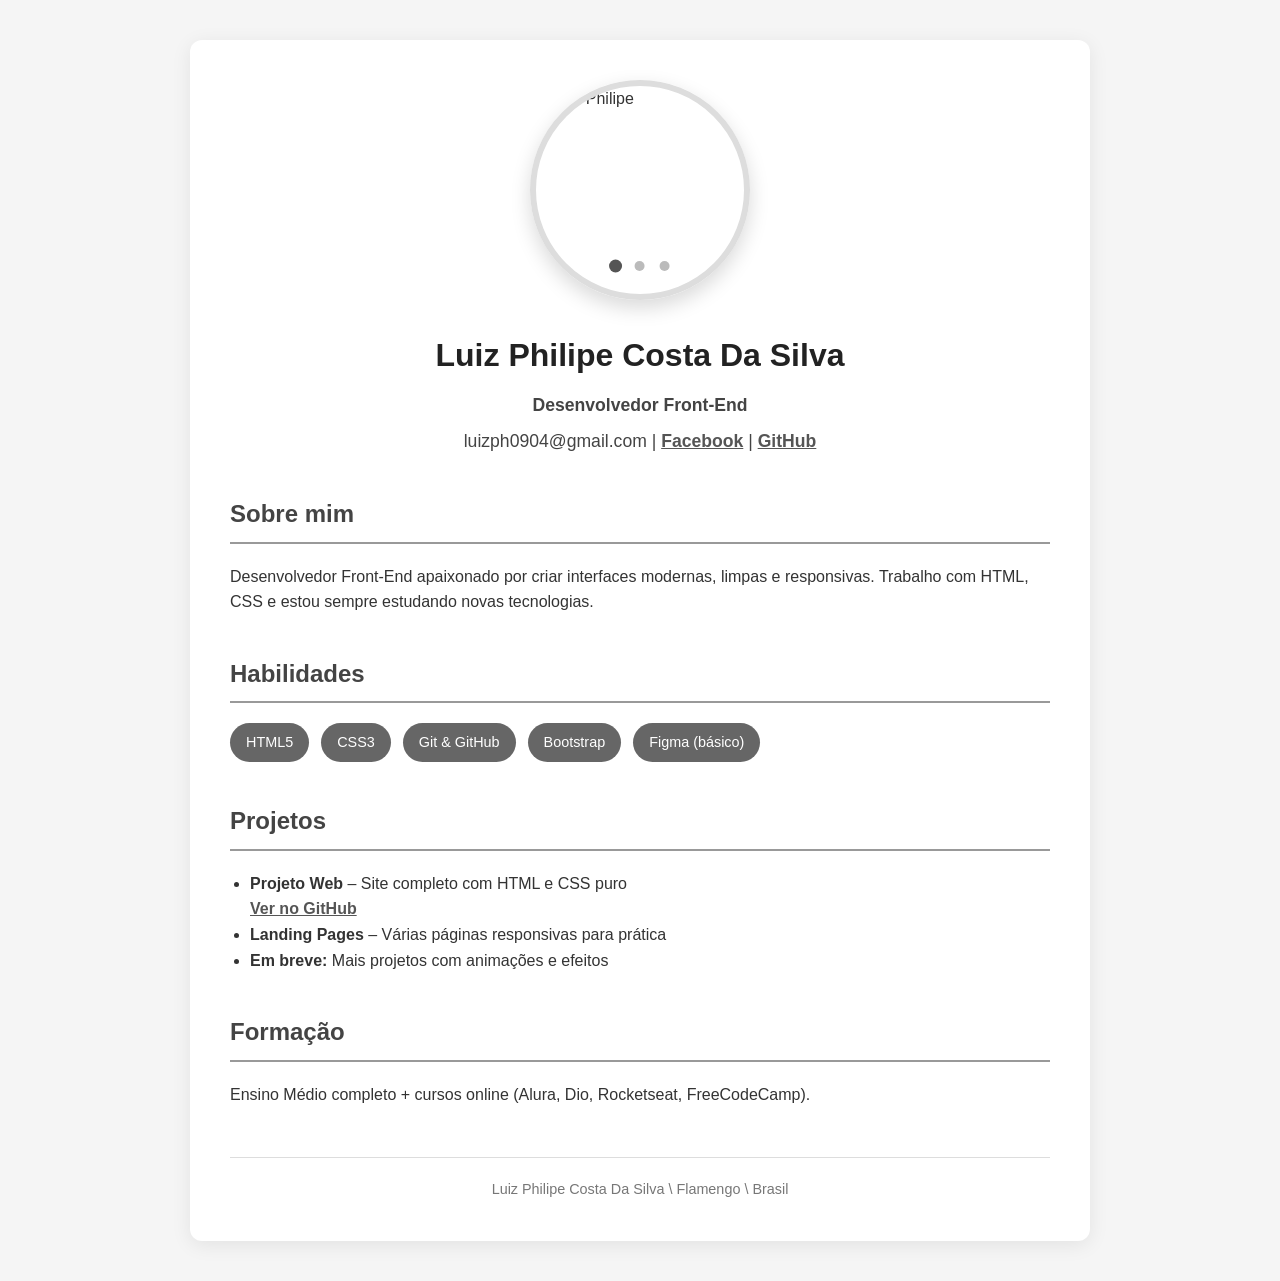
==== king/index.html @ f82da818 "Add files via upload" ====
<!DOCTYPE html>
<html lang="pt-BR">
<head>
  <meta charset="UTF-8">
  <meta name="viewport" content="width=device-width, initial-scale=1.0">
  <title>Luiz Philipe Costa Da Silva - Portfólio</title>
  <link rel="stylesheet" href="style.css">
</head>
<body>

  <div class="container">

 
    <div class="profile-carousel">
      <input type="radio" name="slide" id="slide1" checked>
      <input type="radio" name="slide" id="slide2">
      <input type="radio" name="slide" id="slide3">

      <div class="slides">

        <div class="slide"><img src="https://scontent-gru1-2.xx.fbcdn.net/v/t39.30808-1/366376485_2320798251462705_7574318103390086394_n.jpg?stp=dst-jpg_s200x200_tt6&_nc_cat=103&ccb=1-7&_nc_sid=e99d92&_nc_ohc=QeXj0WQS0UAQ7kNvwG9PoLw&_nc_oc=AdmLxw_y6Ej0MF88dvYdOPxM4g6U4eULaVSJD1YsYuym_8nP99tMVO8NakWXg_JsEtE&_nc_zt=24&_nc_ht=scontent-gru1-2.xx&_nc_gid=VjxmB1-pcyzCDTWyKICl_g&oh=00_AfjBVOM3YcKz4k6d3xoPFKPOGxwrkCTMWV5nZPcujNo9zA&oe=692769F5" alt="Luiz Philipe"></div>
        <div class="slide"><img src="https://scontent-gru1-2.xx.fbcdn.net/v/t1.6435-9/81712076_1324982811044259_49434248943239168_n.jpg?_nc_cat=103&ccb=1-7&_nc_sid=a5f93a&_nc_ohc=k48u0J9WpZ4Q7kNvwGSSkoe&_nc_oc=Adk4EcMxnNGHtsdbRNiJRqxAyTHrHTuei7otHpusmbE2_sf30zwQ1gQTIs_VvVe5B7A&_nc_zt=23&_nc_ht=scontent-gru1-2.xx&_nc_gid=wfqbpzoa2xKUcaHsfvm9cg&oh=00_AfiDMgvE7kBBvCW_3m1NdFGJ3Zp2TJ8V9lCmD9-vsa0YYg&oe=694912C2" alt="Luiz Philipe"></div>
        <div class="slide"><img src="https://scontent-gru2-2.xx.fbcdn.net/v/t39.30808-6/505309594_2853713261504532_90575721598052784_n.jpg?_nc_cat=102&ccb=1-7&_nc_sid=a5f93a&_nc_ohc=5SkGcF7MV6IQ7kNvwFIw20F&_nc_oc=AdnmqClcBGyPr-2Pdif1nrgXT7E3SG9bDKuWtq4pkKwYRFu90czrBsaHtH9moNp_qoc&_nc_zt=23&_nc_ht=scontent-gru2-2.xx&_nc_gid=Ci2pSPnrnQwVl4BqVX8F6A&oh=00_AfglYGQNeoZ4uCwjWZBAznLp202DBEUwZGYMwy3c6u-4PA&oe=69277BC7" alt="Luiz Philipe"></div>
      </div>

      <div class="dots">
        <label for="slide1"></label>
        <label for="slide2"></label>
        <label for="slide3"></label>
      </div>
    </div>

    <header>
      <h1>Luiz Philipe Costa Da Silva</h1>
      <p class="info"><strong>Desenvolvedor Front-End</strong></p>
      <p class="info">
        luizph0904@gmail.com | 
        <a href="https://facebook.com/philipe.costa.188" target="_blank">Facebook</a> | 
        <a href="https://github.com/LuizPh-debug" target="_blank">GitHub</a>
      </p>
    </header>

    <section>
      <h2>Sobre mim</h2>
      <p>Desenvolvedor Front-End apaixonado por criar interfaces modernas, limpas e responsivas. Trabalho com HTML, CSS e estou sempre estudando novas tecnologias.</p>
    </section>

    <section>
      <h2>Habilidades</h2>
      <div class="skills">
        <span class="skill">HTML5</span>
        <span class="skill">CSS3</span>
        <span class="skill">Git & GitHub</span>
        <span class="skill">Bootstrap</span>
        <span class="skill">Figma (básico)</span>
      </div>
    </section>

    <section>
      <h2>Projetos</h2>
      <ul>
        <li><strong>Projeto Web</strong> – Site completo com HTML e CSS puro<br>
            <a href="https://github.com/LuizPh-debug/projeto-web" target="_blank">Ver no GitHub</a></li>
        <li><strong>Landing Pages</strong> – Várias páginas responsivas para prática</li>
        <li><strong>Em breve:</strong> Mais projetos com animações e efeitos</li>
      </ul>
    </section>

    <section>
      <h2>Formação</h2>
      <p>Ensino Médio completo + cursos online (Alura, Dio, Rocketseat, FreeCodeCamp).</p>
    </section>

    <footer>
       Luiz Philipe Costa Da Silva \ Flamengo \ Brasil
    </footer>
  </div>

</body>
</html>
---- king/style.css ----
* {
  margin: 0;
  padding: 0;
  box-sizing: border-box;
}

body {
  font-family: Arial, sans-serif;
  background: #f5f5f5;
  color: #333;
  line-height: 1.6;
}

.container {
  max-width: 900px;
  margin: 40px auto;
  background: white;
  padding: 40px;
  border-radius: 12px;
  box-shadow: 0 4px 20px rgba(0,0,0,0.08);
  position: relative;
}


.profile-carousel {
  width: 220px;
  height: 220px;
  margin: 0 auto 30px;
  border-radius: 50%;
  overflow: hidden;
  border: 6px solid #ddd;
  position: relative;
  box-shadow: 0 8px 20px rgba(0,0,0,0.15);
}

.slides {
  width: 300%;
  height: 100%;
  display: flex;
  animation: none;
}

.slide {
  width: 33.333%;
  height: 100%;
}

.slide img {
  width: 100%;
  height: 100%;
  object-fit: cover;
}

input[name="slide"] {
  display: none;
}

#slide1:checked ~ .slides { margin-left: 0%; }
#slide2:checked ~ .slides { margin-left: -100%; }
#slide3:checked ~ .slides { margin-left: -200%; }

.dots {
  text-align: center;
  position: absolute;
  bottom: 15px;
  left: 50%;
  transform: translateX(-50%);
}

.dots label {
  display: inline-block;
  width: 10px;
  height: 10px;
  background: #bbb;
  border-radius: 50%;
  margin: 0 5px;
  cursor: pointer;
  transition: 0.3s;
}

#slide1:checked ~ .dots label[for="slide1"],
#slide2:checked ~ .dots label[for="slide2"],
#slide3:checked ~ .dots label[for="slide3"] {
  background: #555;
  transform: scale(1.3);
}


h1 { color: #222; text-align: center; margin-bottom: 10px; }
h2 { color: #444; border-bottom: 2px solid #999; padding-bottom: 8px; margin: 40px 0 20px 0; }

p.info {
  text-align: center;
  font-size: 1.1em;
  margin: 8px 0;
  color: #444;
}

a { color: #555; font-weight: bold; }
a:hover { color: #000; text-decoration: underline; }

.skills { display: flex; flex-wrap: wrap; gap: 12px; margin: 20px 0; }
.skill { background: #666; color: white; padding: 8px 16px; border-radius: 20px; font-size: 0.9em; }

ul { padding-left: 20px; }
footer {
  text-align: center;
  margin-top: 50px;
  color: #777;
  font-size: 0.9em;
  padding-top: 20px;
  border-top: 1px solid #ddd;
}

@media (max-width: 600px) {
  .container { margin: 20px 10px; padding: 20px; }
  .profile-carousel { width: 180px; height: 180px; }
}
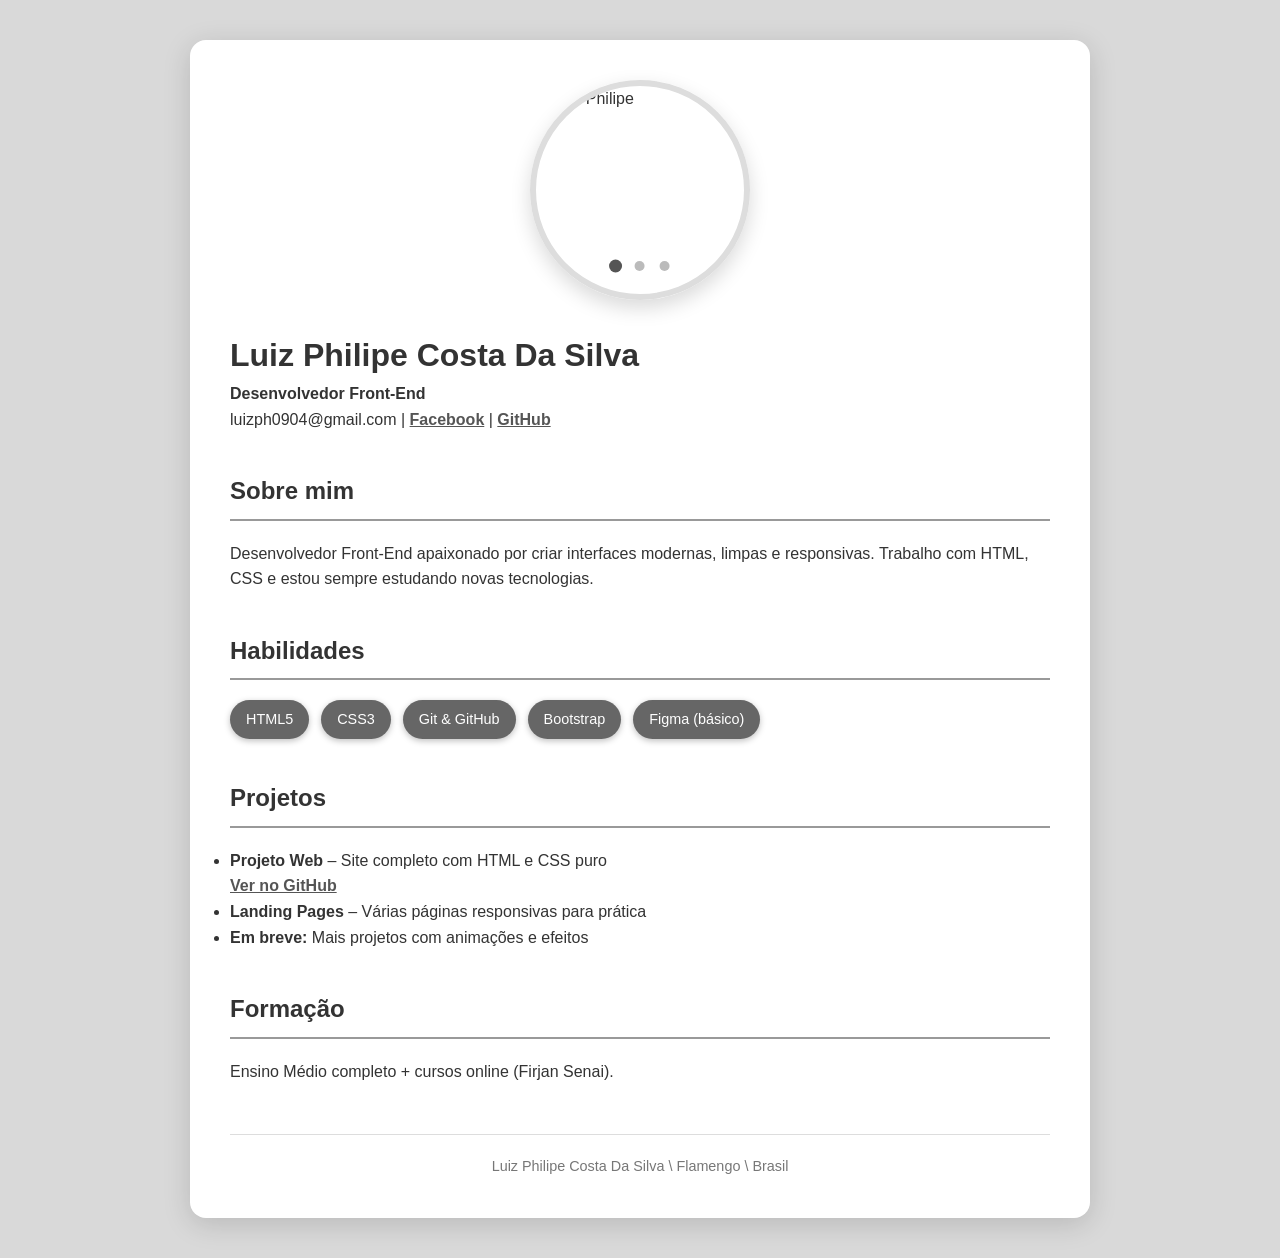
==== commit f6f4e59c: "Add files via upload" ====
--- a/king/index.html
+++ b/king/index.html
@@ -18,9 +18,9 @@
 
       <div class="slides">
 
-        <div class="slide"><img src="https://scontent-gru1-2.xx.fbcdn.net/v/t39.30808-1/366376485_2320798251462705_7574318103390086394_n.jpg?stp=dst-jpg_s200x200_tt6&_nc_cat=103&ccb=1-7&_nc_sid=e99d92&_nc_ohc=QeXj0WQS0UAQ7kNvwG9PoLw&_nc_oc=AdmLxw_y6Ej0MF88dvYdOPxM4g6U4eULaVSJD1YsYuym_8nP99tMVO8NakWXg_JsEtE&_nc_zt=24&_nc_ht=scontent-gru1-2.xx&_nc_gid=VjxmB1-pcyzCDTWyKICl_g&oh=00_AfjBVOM3YcKz4k6d3xoPFKPOGxwrkCTMWV5nZPcujNo9zA&oe=692769F5" alt="Luiz Philipe"></div>
+        <div class="slide"><img src="https://scontent.fcaw3-1.fna.fbcdn.net/v/t1.6435-9/68844333_1208274589381749_826762834904875008_n.jpg?_nc_cat=108&ccb=1-7&_nc_sid=a5f93a&_nc_ohc=vCqXEWQU0hgQ7kNvwGYhGUD&_nc_oc=AdlThxccdQ7rACoJU4rYlP4BHjb-5xRnA1x0bDEG7CejY3Cd35HFn3ZCaBhNAwKPLt4&_nc_zt=23&_nc_ht=scontent.fcaw3-1.fna&_nc_gid=jKG8yiedZGoeenMD-n-cFQ&oh=00_AfkV-VNt-KuUdPBaiEaacMOXE8JsMoxJg565dJiCeMYq0g&oe=695BA1AC" alt="Luiz Philipe"></div>
         <div class="slide"><img src="https://scontent-gru1-2.xx.fbcdn.net/v/t1.6435-9/81712076_1324982811044259_49434248943239168_n.jpg?_nc_cat=103&ccb=1-7&_nc_sid=a5f93a&_nc_ohc=k48u0J9WpZ4Q7kNvwGSSkoe&_nc_oc=Adk4EcMxnNGHtsdbRNiJRqxAyTHrHTuei7otHpusmbE2_sf30zwQ1gQTIs_VvVe5B7A&_nc_zt=23&_nc_ht=scontent-gru1-2.xx&_nc_gid=wfqbpzoa2xKUcaHsfvm9cg&oh=00_AfiDMgvE7kBBvCW_3m1NdFGJ3Zp2TJ8V9lCmD9-vsa0YYg&oe=694912C2" alt="Luiz Philipe"></div>
-        <div class="slide"><img src="https://scontent-gru2-2.xx.fbcdn.net/v/t39.30808-6/505309594_2853713261504532_90575721598052784_n.jpg?_nc_cat=102&ccb=1-7&_nc_sid=a5f93a&_nc_ohc=5SkGcF7MV6IQ7kNvwFIw20F&_nc_oc=AdnmqClcBGyPr-2Pdif1nrgXT7E3SG9bDKuWtq4pkKwYRFu90czrBsaHtH9moNp_qoc&_nc_zt=23&_nc_ht=scontent-gru2-2.xx&_nc_gid=Ci2pSPnrnQwVl4BqVX8F6A&oh=00_AfglYGQNeoZ4uCwjWZBAznLp202DBEUwZGYMwy3c6u-4PA&oe=69277BC7" alt="Luiz Philipe"></div>
+        <div class="slide"><img src="https://scontent.fcaw3-1.fna.fbcdn.net/v/t39.30808-6/505309594_2853713261504532_90575721598052784_n.jpg?_nc_cat=102&ccb=1-7&_nc_sid=a5f93a&_nc_ohc=XS0RtwsItBIQ7kNvwFq9BEy&_nc_oc=AdllPOKbXYRA8fd0mjH_bmYLlPHT37Crc7_gqpcGhuXBw122CW7n8aXd7EuzKU9WDnY&_nc_zt=23&_nc_ht=scontent.fcaw3-1.fna&_nc_gid=MkUpnyrP2WhdU0I5HWzB7A&oh=00_AfmB5WKl_5WCSz4BGaZtTq7tGNlFpJIouilkH0NzkiElFg&oe=6939F0C7" alt="Luiz Philipe"></div>
       </div>
 
       <div class="dots">
@@ -68,7 +68,7 @@
 
     <section>
       <h2>Formação</h2>
-      <p>Ensino Médio completo + cursos online (Alura, Dio, Rocketseat, FreeCodeCamp).</p>
+      <p>Ensino Médio completo + cursos online (Firjan Senai).</p>
     </section>
 
     <footer>
--- a/king/style.css
+++ b/king/style.css
@@ -6,7 +6,7 @@
 
 body {
   font-family: Arial, sans-serif;
-  background: #f5f5f5;
+  background: #d9d9d9;
   color: #333;
   line-height: 1.6;
 }
@@ -16,10 +16,48 @@
   margin: 40px auto;
   background: white;
   padding: 40px;
-  border-radius: 12px;
-  box-shadow: 0 4px 20px rgba(0,0,0,0.08);
-  position: relative;
-}
+  border-radius: 16px;
+  box-shadow: 0 6px 28px rgba(0,0,0,0.15);
+  position: relative;
+  overflow: hidden;
+
+ 
+  opacity: 0;
+  transform: translateY(25px) scale(0.98);
+  animation: fadeInUp 0.7s ease forwards;
+
+
+  transition: transform .35s ease, box-shadow .35s ease;
+}
+
+.container:hover {
+  transform: translateY(-6px) scale(1.01);
+  box-shadow: 0 12px 40px rgba(0,0,0,0.22);
+}
+
+
+.container::before {
+  content: "";
+  position: absolute;
+  inset: 0;
+  border-radius: inherit;
+  background: radial-gradient(circle at top right,
+    rgba(255,255,255,0.4),
+    transparent 60%);
+  opacity: 0;
+  transition: opacity .4s ease;
+}
+
+.container:hover::before {
+  opacity: 1;
+}
+
+
+@keyframes fadeInUp {
+  from { opacity: 0; transform: translateY(25px) scale(0.97); }
+  to   { opacity: 1; transform: translateY(0) scale(1); }
+}
+
 
 
 .profile-carousel {
@@ -31,18 +69,50 @@
   border: 6px solid #ddd;
   position: relative;
   box-shadow: 0 8px 20px rgba(0,0,0,0.15);
+  transition: transform .45s ease, box-shadow .45s ease;
+}
+
+.profile-carousel:hover {
+  transform: scale(1.06) rotate(1deg);
+  box-shadow: 0 16px 40px rgba(0,0,0,0.35);
+}
+
+
+.profile-carousel::after {
+  content: "";
+  position: absolute;
+  inset: 0;
+  border-radius: 50%;
+  box-shadow: 0 0 25px rgba(255,255,255,0.45) inset;
+  opacity: 0;
+  transition: opacity .45s ease;
+}
+
+.profile-carousel:hover::after {
+  opacity: 1;
 }
 
 .slides {
   width: 300%;
   height: 100%;
   display: flex;
-  animation: none;
 }
 
 .slide {
   width: 33.333%;
   height: 100%;
+}
+
+@keyframes autoSlide {
+  0%   { transform: translateX(0); }
+  33%  { transform: translateX(-100%); }
+  66%  { transform: translateX(-200%); }
+  100% { transform: translateX(0); }
+}
+
+.profile-carousel .slides {
+  animation: autoSlide 12s infinite;
+  transition: transform 1s ease;
 }
 
 .slide img {
@@ -51,9 +121,8 @@
   object-fit: cover;
 }
 
-input[name="slide"] {
-  display: none;
-}
+
+input[name="slide"] { display: none; }
 
 #slide1:checked ~ .slides { margin-left: 0%; }
 #slide2:checked ~ .slides { margin-left: -100%; }
@@ -75,7 +144,7 @@
   border-radius: 50%;
   margin: 0 5px;
   cursor: pointer;
-  transition: 0.3s;
+  transition: .3s;
 }
 
 #slide1:checked ~ .dots label[for="slide1"],
@@ -86,23 +155,92 @@
 }
 
 
-h1 { color: #222; text-align: center; margin-bottom: 10px; }
-h2 { color: #444; border-bottom: 2px solid #999; padding-bottom: 8px; margin: 40px 0 20px 0; }
-
-p.info {
-  text-align: center;
-  font-size: 1.1em;
-  margin: 8px 0;
-  color: #444;
-}
-
-a { color: #555; font-weight: bold; }
-a:hover { color: #000; text-decoration: underline; }
-
-.skills { display: flex; flex-wrap: wrap; gap: 12px; margin: 20px 0; }
-.skill { background: #666; color: white; padding: 8px 16px; border-radius: 20px; font-size: 0.9em; }
-
-ul { padding-left: 20px; }
+h1, h2 {
+  position: relative;
+  transition: .3s ease;
+}
+
+h1:hover, h2:hover {
+  color: #222;
+  letter-spacing: 1px;
+  transform: scale(1.03);
+}
+
+h2 {
+  border-bottom: 2px solid #999;
+  padding-bottom: 8px;
+  margin: 40px 0 20px 0;
+}
+
+
+h2::after {
+  content: "";
+  position: absolute;
+  bottom: -3px;
+  left: 0;
+  width: 0%;
+  height: 2px;
+  background: #666;
+  transition: width .4s;
+}
+
+h2:hover::after {
+  width: 100%;
+}
+
+
+a {
+  color: #555;
+  font-weight: bold;
+  position: relative;
+  transition: color .25s ease, transform .25s ease;
+}
+
+a:hover {
+  color: #000;
+  transform: scale(1.06);
+}
+
+a::after {
+  content: "";
+  position: absolute;
+  bottom: -3px;
+  left: 0;
+  width: 0%;
+  height: 2px;
+  background: #000;
+  transition: width .3s;
+}
+
+a:hover::after {
+  width: 100%;
+}
+
+
+.skills {
+  display: flex;
+  flex-wrap: wrap;
+  gap: 12px;
+  margin: 20px 0;
+}
+
+.skill {
+  background: #666;
+  color: white;
+  padding: 8px 16px;
+  border-radius: 20px;
+  font-size: 0.9em;
+  transition: .3s ease;
+  box-shadow: 0 2px 6px rgba(0,0,0,0.25);
+}
+
+.skill:hover {
+  transform: scale(1.12);
+  background: #444;
+  box-shadow: 0 4px 14px rgba(0,0,0,0.3);
+}
+
+
 footer {
   text-align: center;
   margin-top: 50px;
@@ -112,7 +250,8 @@
   border-top: 1px solid #ddd;
 }
 
+
 @media (max-width: 600px) {
   .container { margin: 20px 10px; padding: 20px; }
   .profile-carousel { width: 180px; height: 180px; }
-}+}
